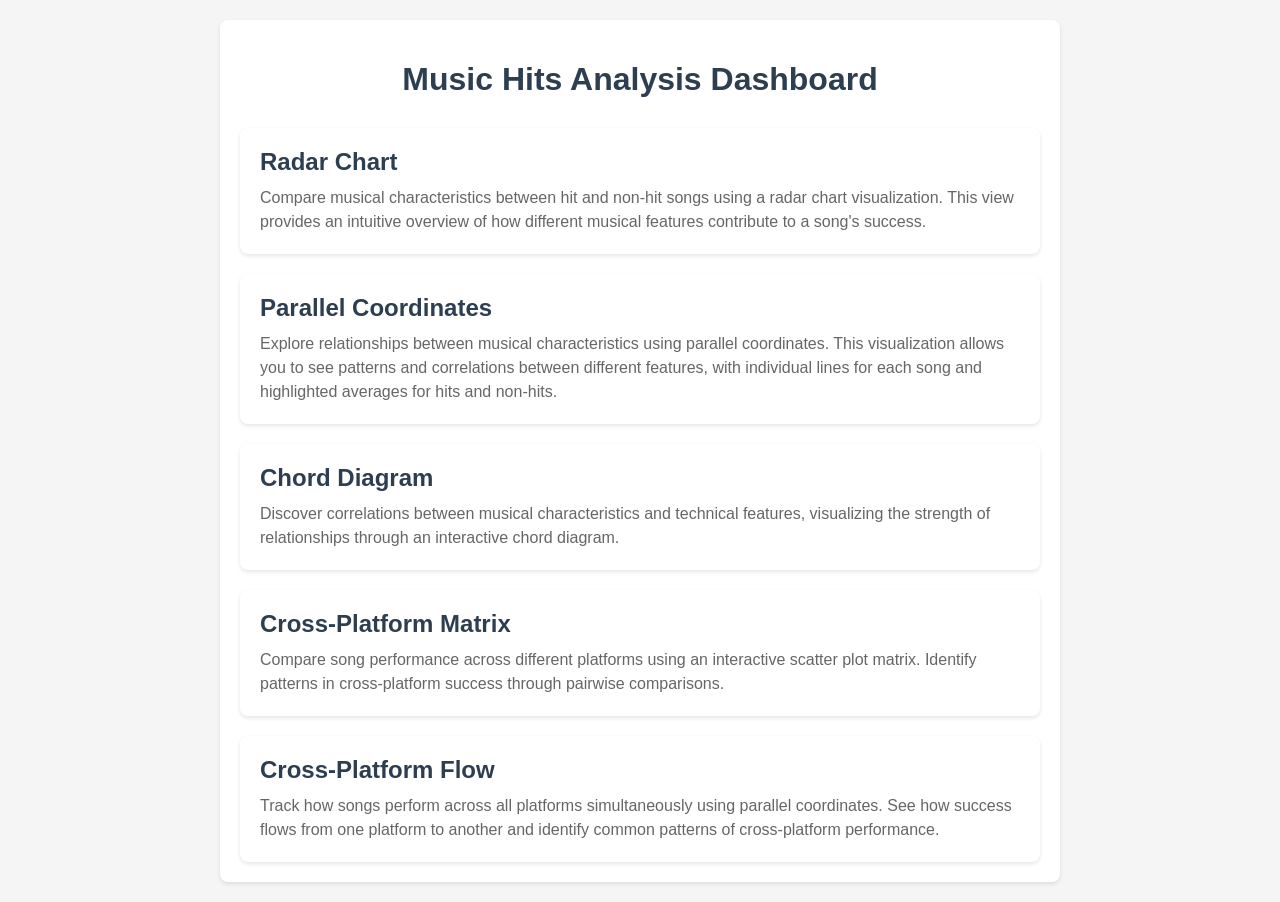
==== index.html @ c4fb50a6 "Initial commit: Music visualization dashboard" ====
<!DOCTYPE html>
<html>
<head>
    <title>Music Hits Analysis - Visualization Dashboard</title>
    <style>
        body {
            font-family: Arial, sans-serif;
            margin: 20px;
            background-color: #f5f5f5;
            color: #333;
        }
        .container {
            max-width: 800px;
            margin: 0 auto;
            padding: 20px;
            background-color: white;
            border-radius: 8px;
            box-shadow: 0 2px 4px rgba(0,0,0,0.1);
        }
        .title {
            text-align: center;
            margin-bottom: 30px;
            color: #2c3e50;
        }
        .visualization-links {
            display: flex;
            flex-direction: column;
            gap: 20px;
        }
        .visualization-link {
            display: block;
            padding: 20px;
            background-color: white;
            border-radius: 8px;
            box-shadow: 0 2px 4px rgba(0,0,0,0.1);
            text-decoration: none;
            color: #333;
            transition: transform 0.2s, box-shadow 0.2s;
        }
        .visualization-link:hover {
            transform: translateY(-2px);
            box-shadow: 0 4px 8px rgba(0,0,0,0.15);
        }
        .visualization-link h2 {
            margin: 0 0 10px 0;
            color: #2c3e50;
        }
        .visualization-link p {
            margin: 0;
            color: #666;
            line-height: 1.5;
        }
    </style>
</head>
<body>
    <div class="container">
        <h1 class="title">Music Hits Analysis Dashboard</h1>
        <div class="visualization-links">
            <a href="radar.html" class="visualization-link">
                <h2>Radar Chart</h2>
                <p>Compare musical characteristics between hit and non-hit songs using a radar chart visualization. This view provides an intuitive overview of how different musical features contribute to a song's success.</p>
            </a>
            <a href="parallel.html" class="visualization-link">
                <h2>Parallel Coordinates</h2>
                <p>Explore relationships between musical characteristics using parallel coordinates. This visualization allows you to see patterns and correlations between different features, with individual lines for each song and highlighted averages for hits and non-hits.</p>
            </a>
            <a href="chord.html" class="visualization-link">
                <h2>Chord Diagram</h2>
                <p>Discover correlations between musical characteristics and technical features, visualizing the strength of relationships through an interactive chord diagram.</p>
            </a>
            <a href="scatter_matrix.html" class="visualization-link">
                <h2>Cross-Platform Matrix</h2>
                <p>Compare song performance across different platforms using an interactive scatter plot matrix. Identify patterns in cross-platform success through pairwise comparisons.</p>
            </a>
            <a href="platform_parallel.html" class="visualization-link">
                <h2>Cross-Platform Flow</h2>
                <p>Track how songs perform across all platforms simultaneously using parallel coordinates. See how success flows from one platform to another and identify common patterns of cross-platform performance.</p>
            </a>
        </div>
    </div>
</body>
</html>
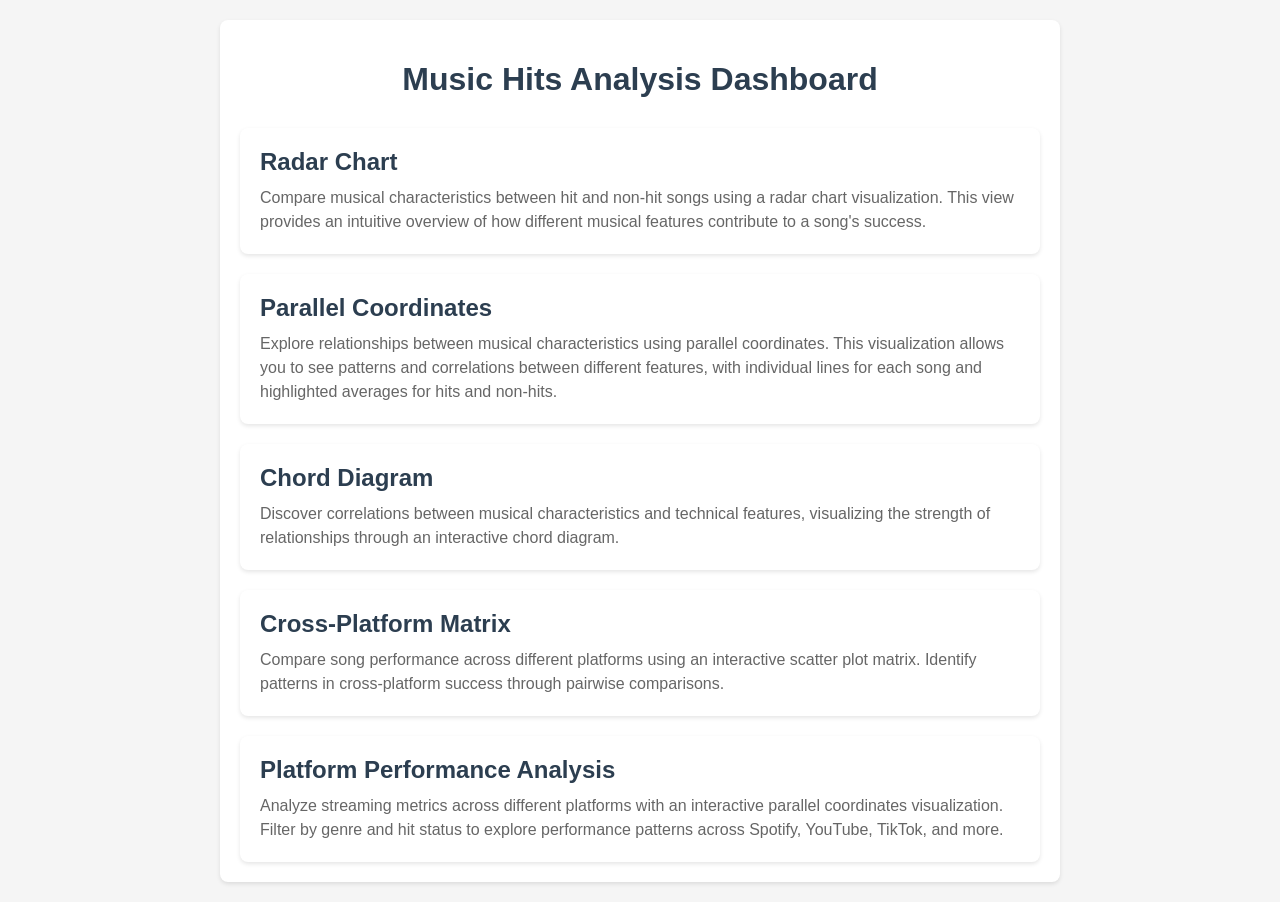
==== commit 1738d32e: "Add platform metrics visualization with genre and hit status filters" ====
--- a/index.html
+++ b/index.html
@@ -72,9 +72,9 @@
                 <h2>Cross-Platform Matrix</h2>
                 <p>Compare song performance across different platforms using an interactive scatter plot matrix. Identify patterns in cross-platform success through pairwise comparisons.</p>
             </a>
-            <a href="platform_parallel.html" class="visualization-link">
-                <h2>Cross-Platform Flow</h2>
-                <p>Track how songs perform across all platforms simultaneously using parallel coordinates. See how success flows from one platform to another and identify common patterns of cross-platform performance.</p>
+            <a href="platform_metrics.html" class="visualization-link">
+                <h2>Platform Performance Analysis</h2>
+                <p>Analyze streaming metrics across different platforms with an interactive parallel coordinates visualization. Filter by genre and hit status to explore performance patterns across Spotify, YouTube, TikTok, and more.</p>
             </a>
         </div>
     </div>
